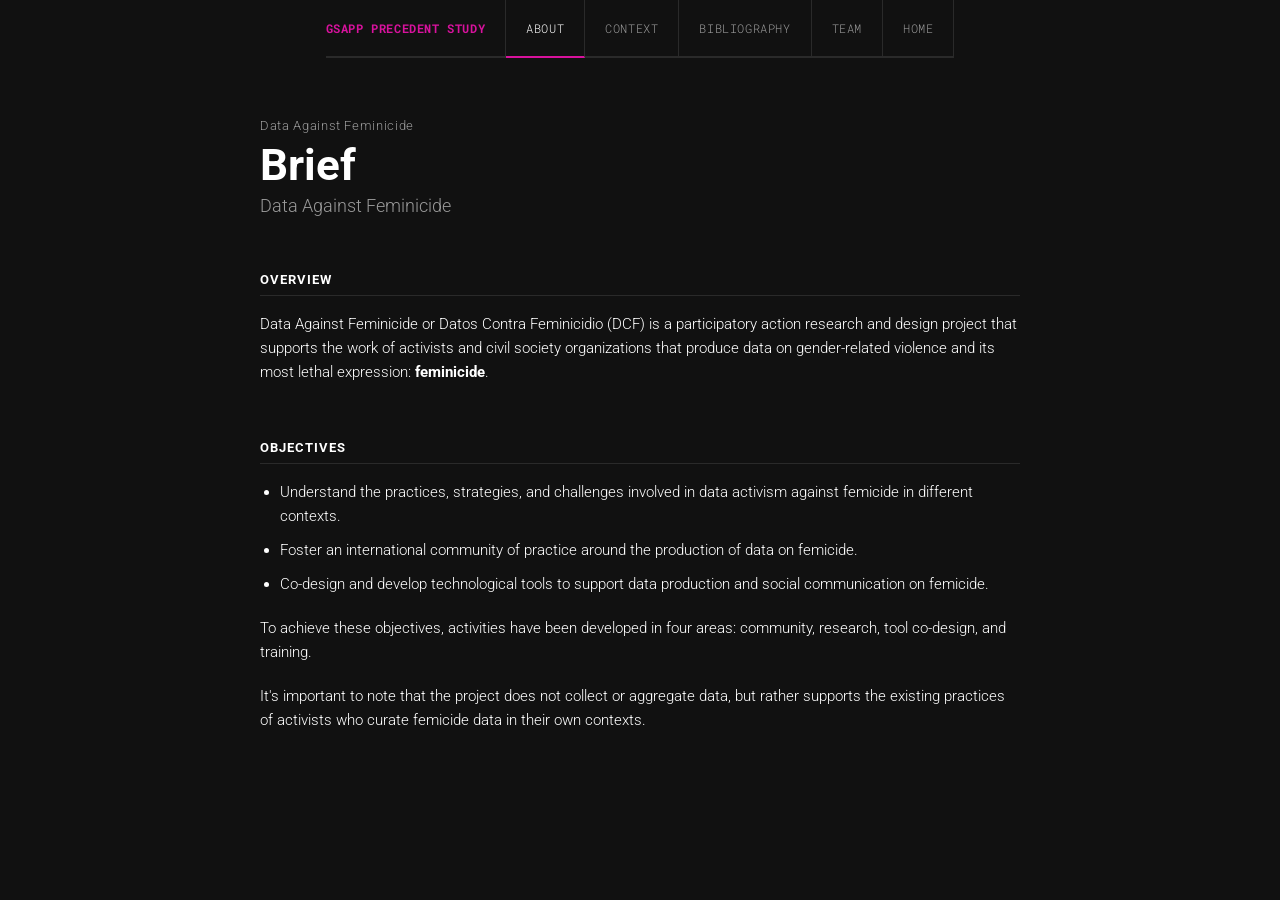
==== index.html @ 61410824 "Adding a landing page, adjusting team and index html" ====
<!DOCTYPE html>
<html lang="en">
<head>                               <!-- Page metadata (not visible on the page) -->
    <meta charset="UTF-8">             <!-- Sets character encoding for special characters -->
    <meta name="viewport" content="width=device-width, initial-scale=1.0">  <!-- Makes layout responsive on mobile -->
    <title>Data Against Feminicide — About</title>  <!-- Title shown in the browser tab -->
    <link href="https://fonts.googleapis.com/css2?family=Roboto:wght@300;400;700&family=Roboto+Mono:wght@400;700&display=swap" rel="stylesheet">  <!-- Load Google Fonts (Roboto + Roboto Mono) -->
    <link rel="stylesheet" href="style.css">  <!-- Link to our CSS file for styling -->
</head>
<body>
    <!-- Header -->
    <header>
        <div class="left">GSAPP Precedent Study</div>  <!-- Left side of header with institution name -->
        <nav class="right">                      <!-- Right side navigation between the site's 4 pages -->
            <a href="index.html" class="active" aria-current="page">About</a>  <!-- class="active" highlights this tab; aria-current tells screen readers it's the current page -->
            <a href="context.html">Context</a>
            <a href="bibliography.html">Bibliography</a>
            <a href="team.html">Team</a>
            <a href="home.html">Home</a>
        </nav>
    </header>

    <main>
        <!-- Page intro -->
        <div class="project-meta">Data Against Feminicide</div>          <!-- Project year -->
        <div class="project-title">Brief</div>        <!-- Main page heading -->
        <div class="project-subtitle">Data Against Feminicide</div>  <!-- Page subheading -->

        <!-- Overview -->
        <div class="section-title">Overview</div>
        <p class="body-text">Data Against Feminicide or Datos Contra Feminicidio (DCF) is a participatory action research and design project that supports the work of activists and civil society organizations that produce data on gender-related violence and its most lethal expression: <b>feminicide</b>.</p>

        <!-- Objectives -->
        <div class="section-title">Objectives</div>
        <ul class="objectives-list">  <!-- The project's three key objectives -->
            <li>Understand the practices, strategies, and challenges involved in data activism against femicide in different contexts.</li>
            <li>Foster an international community of practice around the production of data on femicide.</li>
            <li>Co-design and develop technological tools to support data production and social communication on femicide.</li>
        </ul>
        <p class="body-text">To achieve these objectives, activities have been developed in four areas: community, research, tool co-design, and training.</p>
        <p class="body-text">It's important to note that the project does not collect or aggregate data, but rather supports the existing practices of activists who curate femicide data in their own contexts.</p>
    </main>

    <script src="script.js"></script>  <!-- Link to our JS file (currently just a hook for future use) -->
</body>
</html>
---- style.css ----
@import url('https://fonts.googleapis.com/css2?family=Roboto:wght@300;400;700&family=Roboto+Mono:wght@400;700&display=swap');  /* Import Google Fonts */

* {                                  /* Target every element on the page */
  box-sizing: border-box;             /* Include padding/border in an element's width instead of adding to it */
}

body {                              /* Target the entire page body */
  font-family: 'Roboto', sans-serif;  /* Set the font to Roboto, with sans-serif as backup */
  font-weight: 300;                   /* Set default text thickness to light */
  background-color: #111;             /* Set background color to near-black */
  color: rgb(255, 255, 255);           /* Set text color to pink */
  margin: 0;                          /* Remove default spacing around the body */
  padding: 0;                         /* Remove default internal spacing */
}

/* Header */

header {                             /* Target the top header bar (ribbon nav) */
  display: flex;                      /* Lay out header items in a row */
  align-items: center;                /* Vertically center the label and tabs */
  justify-content: center;            /* Horizontally center the label+tabs group; the bar itself still spans the full page width */
  padding: 0 20px;                    /* Add left/right spacing inside the header */
  font-family: 'Roboto Mono', monospace;  /* Give the ribbon a monospace, code-like feel */
  font-size: 12px;                    /* Set font size to 12 pixels */
  letter-spacing: 0.05em;             /* Add slight space between letters */
  text-transform: uppercase;          /* Convert header text to all capital letters */
}

header .left {                       /* Target the left project label */
  padding: 20px 20px 20px 0;          /* Add spacing around the label */
  border-bottom: 2px solid #2a2a2a;   /* Draw the grey line under the label */
  color: rgb(216, 18, 157);           /* Set label color to pink */
  font-weight: 700;                   /* Make the label bold */
}

header .right {                      /* Target the nav holding the page tabs */
  display: flex;                      /* Lay the tabs out in a row */
  flex-wrap: wrap;                    /* Allow tabs to wrap onto a new line on narrow screens */
  border-left: 1px solid #2a2a2a;     /* Draw a divider line before the first tab */
}

header .right a {                    /* Target each nav tab */
  padding: 20px;                      /* Add spacing inside each tab */
  border-right: 1px solid #2a2a2a;    /* Draw a divider line after each tab */
  border-bottom: 2px solid #2a2a2a;   /* Draw the grey line under each tab (lines up with the label's line) */
  color: #999;                        /* Set inactive tab color to muted grey */
  text-decoration: none;              /* Remove the default underline */
}

header .right a:hover,               /* Target a tab when hovered or keyboard-focused */
header .right a:focus-visible {
  color: #fff;                        /* Brighten the tab on hover/focus */
}

header .right a.active {             /* Target the tab for the page currently being viewed */
  color: #fff;                        /* Turn the active tab white */
  border-bottom-color: rgb(216, 18, 157);  /* Change its underline to pink */
}

main {                               /* Target the main content area */
  max-width: 800px;                   /* Limit the maximum width to 800 pixels */
  margin: 60px auto;                  /* Add 60px top/bottom margin, center horizontally */
  padding: 0 20px;                    /* Add 20px left/right padding, no top/bottom */
}

.project-meta {                      /* Target the year label, e.g. "2026" */
  font-size: 13px;                    /* Set font size to 13 pixels */
  color: #999;                        /* Set text color to muted grey */
  letter-spacing: 0.05em;             /* Add slight space between letters */
}

.project-title {                     /* Target the main page heading, e.g. "About" */
  font-size: 44px;                    /* Set font size to 44 pixels */
  font-weight: 700;                   /* Make the text bold */
  line-height: 1.1;                   /* Keep lines close together */
  margin-top: 8px;                    /* Add small space above */
}

.project-subtitle {                  /* Target the page subheading, e.g. "Bibliography" */
  font-size: 18px;                    /* Set font size to 18 pixels */
  font-weight: 300;                   /* Make the text light */
  color: #999;                        /* Set text color to muted grey */
  margin-top: 6px;                    /* Add small space above */
}

.section-title {                      /* Target elements with class="section-title" */
  font-weight: 700;                   /* Make the text bold */
  text-transform: uppercase;          /* Convert text to all capital letters */
  margin-top: 56px;                   /* Add 56 pixels of space above this element */
  margin-bottom: 16px;                /* Add 16 pixels of space below this element */
  padding-bottom: 8px;                /* Add 8 pixels of space inside, below the text */
  font-size: 13px;                    /* Set font size to 13 pixels */
  letter-spacing: 0.08em;             /* Add space between letters */
  border-bottom: 1px solid #2a2a2a;   /* Add a thin line below the section label */
}

/* Collaborators list */

.people-list {                       /* Target the list of collaborators */
  list-style: none;                   /* Remove the default bullet points */
  margin: 0;                          /* Remove default spacing */
  padding: 0;                         /* Remove default spacing */
}

.people-list li {                    /* Target each person row in the list */
  display: flex;                      /* Put name and badge on the same row */
  align-items: baseline;              /* Align text of name and badge */
  justify-content: space-between;     /* Push name left, badge right */
  padding: 12px 0;                    /* Add 12px spacing above/below each row */
  border-bottom: 1px solid #2a2a2a;   /* Add a thin divider line under each row */
  font-size: 15px;                    /* Set font size to 15 pixels */
  font-weight: 300;                   /* Make the text light */
}

.people-list li:first-child {        /* Target only the first person in the list */
  padding-top: 0;                     /* Remove extra space above the first row */
}

.person-country {                    /* Target the country code badge, e.g. "US" */
  font-size: 11px;                    /* Set font size to 11 pixels */
  font-weight: 700;                   /* Make the text bold */
  letter-spacing: 0.08em;             /* Add space between letters */
  color: #111;                        /* Set text color to near-black */
  background-color: rgb(216, 18, 157);  /* Set background color to pink */
  padding: 3px 8px;                   /* Add small spacing inside the badge */
}

/* Bibliography grid */

.bib-columns {                       /* Target the wrapper holding both bibliography lists */
  display: grid;                      /* Arrange children into a grid */
  grid-template-columns: 1fr 1fr;     /* Create 2 equal-width columns */
  gap: 48px;                          /* Add space between the two columns */
}

.bib-column-title {                  /* Target each column's heading, e.g. "By Collaborators" */
  font-size: 15px;                    /* Set font size to 15 pixels */
  font-weight: 700;                   /* Make the text bold */
  margin: 0 0 4px 0;                  /* Add small space below only */
}

.bib-column-note {                   /* Target the short description under each column heading */
  font-size: 12px;                    /* Set font size to 12 pixels */
  color: #999;                        /* Set text color to muted grey */
  margin: 0 0 20px 0;                 /* Add space below only */
  font-weight: 300;                   /* Make the text light */
}

.csl-bib-body {                      /* Target the block of citations inside each column */
  font-size: 13px;                    /* Set font size to 13 pixels */
  font-weight: 300;                   /* Make the text light */
  color: rgb(216, 18, 157);           /* Set text color to pink */
  word-break: break-word;             /* Prevent long URLs from overflowing */
}

.csl-bib-body a {                    /* Target links inside citations */
  color: rgb(216, 18, 157);           /* Set link color to match body text */
  text-decoration: underline;         /* Keep the underline so links are easy to spot */
}

.csl-bib-body a:hover,               /* Target links when hovered or keyboard-focused */
.csl-bib-body a:focus-visible {
  color: #fff;                        /* Turn white on hover/focus for extra visibility */
}

.csl-bib-body--placeholder {         /* Target the placeholder bibliography column */
  color: #555;                        /* Set text color to dim grey */
  font-style: italic;                 /* Italicize the text */
}

.csl-entry--placeholder {            /* Target each placeholder citation entry */
  border-left: 2px solid #2a2a2a;     /* Add a marker line on the left */
  padding-left: 10px;                 /* Add spacing between the line and text */
  margin-left: -12px;                 /* Pull the line back to align with other entries */
  text-indent: 0 !important;          /* Cancel the hanging indent used on real citations */
}

/* About / Context body copy */

.body-text {                         /* Target paragraphs of prose on About/Context pages */
  font-size: 15px;                    /* Set font size to 15 pixels */
  font-weight: 300;                   /* Make the text light */
  line-height: 1.6;                   /* Add breathing room between lines */
  margin: 0 0 20px 0;                 /* Add space below only */
}

.objectives-list {                   /* Target the list of project objectives */
  margin: 0 0 20px 0;                 /* Add space below only */
  padding-left: 20px;                 /* Keep default bullet indent */
  font-size: 15px;                    /* Set font size to 15 pixels */
  font-weight: 300;                   /* Make the text light */
  line-height: 1.6;                   /* Add breathing room between lines */
}

.objectives-list li {                /* Target each objective item */
  margin-bottom: 10px;                /* Add space below each item */
}

.placeholder-note {                  /* Target copy that still needs to be written */
  font-style: italic;                 /* Italicize the text */
  color: #555;                        /* Set text color to dim grey */
}

/* Mobile */

@media (max-width: 640px) {          /* Apply these styles only on screens 640px wide or smaller */
  header {                            /* Target the header on small screens */
    flex-direction: column;           /* Stack the label above the tabs */
    align-items: stretch;             /* Let the tab row use the full width */
    padding: 0 16px;                  /* Reduce side padding */
  }

  header .left {                      /* Target the project label on small screens */
    padding: 16px 0 12px 0;           /* Reduce vertical spacing */
  }

  header .right {                     /* Target the tab row on small screens */
    border-left: none;                /* Drop the leading divider once stacked */
  }

  header .right a {                   /* Target each tab on small screens */
    padding: 12px 14px;                /* Reduce tab padding */
  }

  .project-title {                    /* Target the page heading on small screens */
    font-size: 32px;                  /* Reduce font size to 32 pixels */
  }

  .bib-columns {                      /* Target the bibliography grid on small screens */
    grid-template-columns: 1fr;       /* Switch to a single column */
    gap: 40px;                        /* Add space between the stacked columns */
  }
}
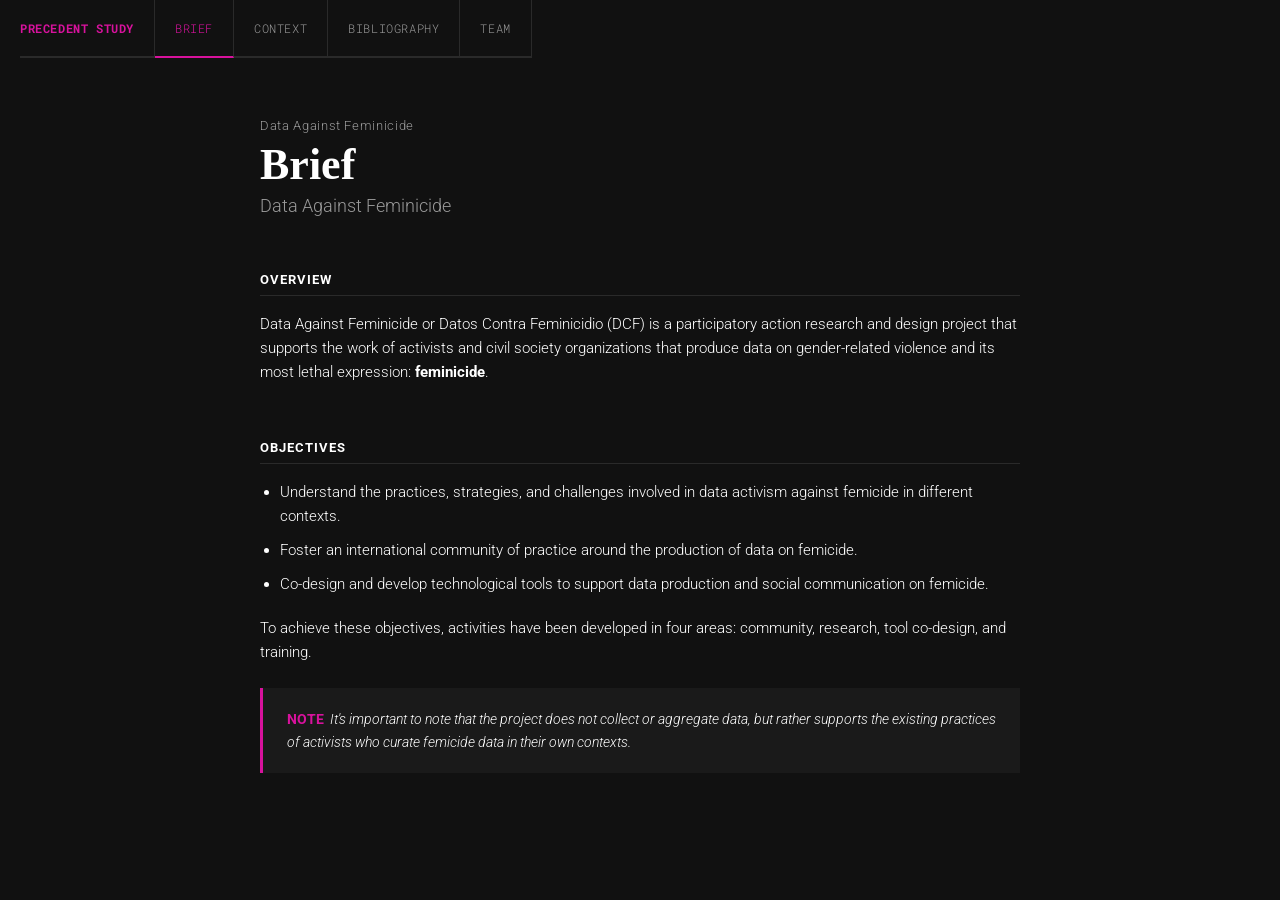
==== commit eb41fafa: "Complete Overhaul of formatting Removed home page" ====
--- a/index.html
+++ b/index.html
@@ -3,20 +3,19 @@
 <head>                               <!-- Page metadata (not visible on the page) -->
     <meta charset="UTF-8">             <!-- Sets character encoding for special characters -->
     <meta name="viewport" content="width=device-width, initial-scale=1.0">  <!-- Makes layout responsive on mobile -->
-    <title>Data Against Feminicide — About</title>  <!-- Title shown in the browser tab -->
+    <title>Data Against Feminicide — Brief</title>  <!-- Title shown in the browser tab -->
     <link href="https://fonts.googleapis.com/css2?family=Roboto:wght@300;400;700&family=Roboto+Mono:wght@400;700&display=swap" rel="stylesheet">  <!-- Load Google Fonts (Roboto + Roboto Mono) -->
     <link rel="stylesheet" href="style.css">  <!-- Link to our CSS file for styling -->
 </head>
 <body>
     <!-- Header -->
     <header>
-        <div class="left">GSAPP Precedent Study</div>  <!-- Left side of header with institution name -->
+        <div class="left">Precedent Study</div>  <!-- Left side of header with institution name -->
         <nav class="right">                      <!-- Right side navigation between the site's 4 pages -->
-            <a href="index.html" class="active" aria-current="page">About</a>  <!-- class="active" highlights this tab; aria-current tells screen readers it's the current page -->
+            <a href="index.html" class="active" aria-current="page">Brief</a>  <!-- class="active" highlights this tab; aria-current tells screen readers it's the current page -->
             <a href="context.html">Context</a>
             <a href="bibliography.html">Bibliography</a>
             <a href="team.html">Team</a>
-            <a href="home.html">Home</a>
         </nav>
     </header>
 
@@ -38,7 +37,7 @@
             <li>Co-design and develop technological tools to support data production and social communication on femicide.</li>
         </ul>
         <p class="body-text">To achieve these objectives, activities have been developed in four areas: community, research, tool co-design, and training.</p>
-        <p class="body-text">It's important to note that the project does not collect or aggregate data, but rather supports the existing practices of activists who curate femicide data in their own contexts.</p>
+        <div class="callout"><span class="callout-label">Note</span>It's important to note that the project does not collect or aggregate data, but rather supports the existing practices of activists who curate femicide data in their own contexts.</div>
     </main>
 
     <script src="script.js"></script>  <!-- Link to our JS file (currently just a hook for future use) -->
--- a/style.css
+++ b/style.css
@@ -18,7 +18,6 @@
 header {                             /* Target the top header bar (ribbon nav) */
   display: flex;                      /* Lay out header items in a row */
   align-items: center;                /* Vertically center the label and tabs */
-  justify-content: center;            /* Horizontally center the label+tabs group; the bar itself still spans the full page width */
   padding: 0 20px;                    /* Add left/right spacing inside the header */
   font-family: 'Roboto Mono', monospace;  /* Give the ribbon a monospace, code-like feel */
   font-size: 12px;                    /* Set font size to 12 pixels */
@@ -53,7 +52,7 @@
 }
 
 header .right a.active {             /* Target the tab for the page currently being viewed */
-  color: #fff;                        /* Turn the active tab white */
+  color: rgb(216, 18, 157);           /* Turn the active tab pink to match the site's accent color */
   border-bottom-color: rgb(216, 18, 157);  /* Change its underline to pink */
 }
 
@@ -70,6 +69,7 @@
 }
 
 .project-title {                     /* Target the main page heading, e.g. "About" */
+  font-family: Georgia, 'Times New Roman', Times, serif;  /* Use a serif font just for the headline */
   font-size: 44px;                    /* Set font size to 44 pixels */
   font-weight: 700;                   /* Make the text bold */
   line-height: 1.1;                   /* Keep lines close together */
@@ -201,6 +201,26 @@
   color: #555;                        /* Set text color to dim grey */
 }
 
+/* Callout box */
+
+.callout {                           /* Target a highlighted callout box, e.g. a "Note" */
+  border-left: 3px solid rgb(216, 18, 157);  /* Add a pink accent line on the left */
+  background-color: #1a1a1a;          /* Set a slightly lighter background than the page */
+  padding: 20px 24px;                 /* Add spacing inside the box */
+  margin: 24px 0;                     /* Add spacing above/below the box */
+  font-style: italic;                 /* Italicize the text */
+  font-size: 14px;                    /* Set font size to 14 pixels */
+  line-height: 1.6;                   /* Add breathing room between lines */
+}
+
+.callout-label {                     /* Target the bold label at the start of a callout, e.g. "NOTE" */
+  font-style: normal;                 /* Cancel the italic set on .callout */
+  font-weight: 700;                   /* Make the label bold */
+  color: rgb(216, 18, 157);           /* Set label color to pink */
+  text-transform: uppercase;          /* Convert the label to all capital letters */
+  margin-right: 6px;                  /* Add a little space after the label */
+}
+
 /* Mobile */
 
 @media (max-width: 640px) {          /* Apply these styles only on screens 640px wide or smaller */
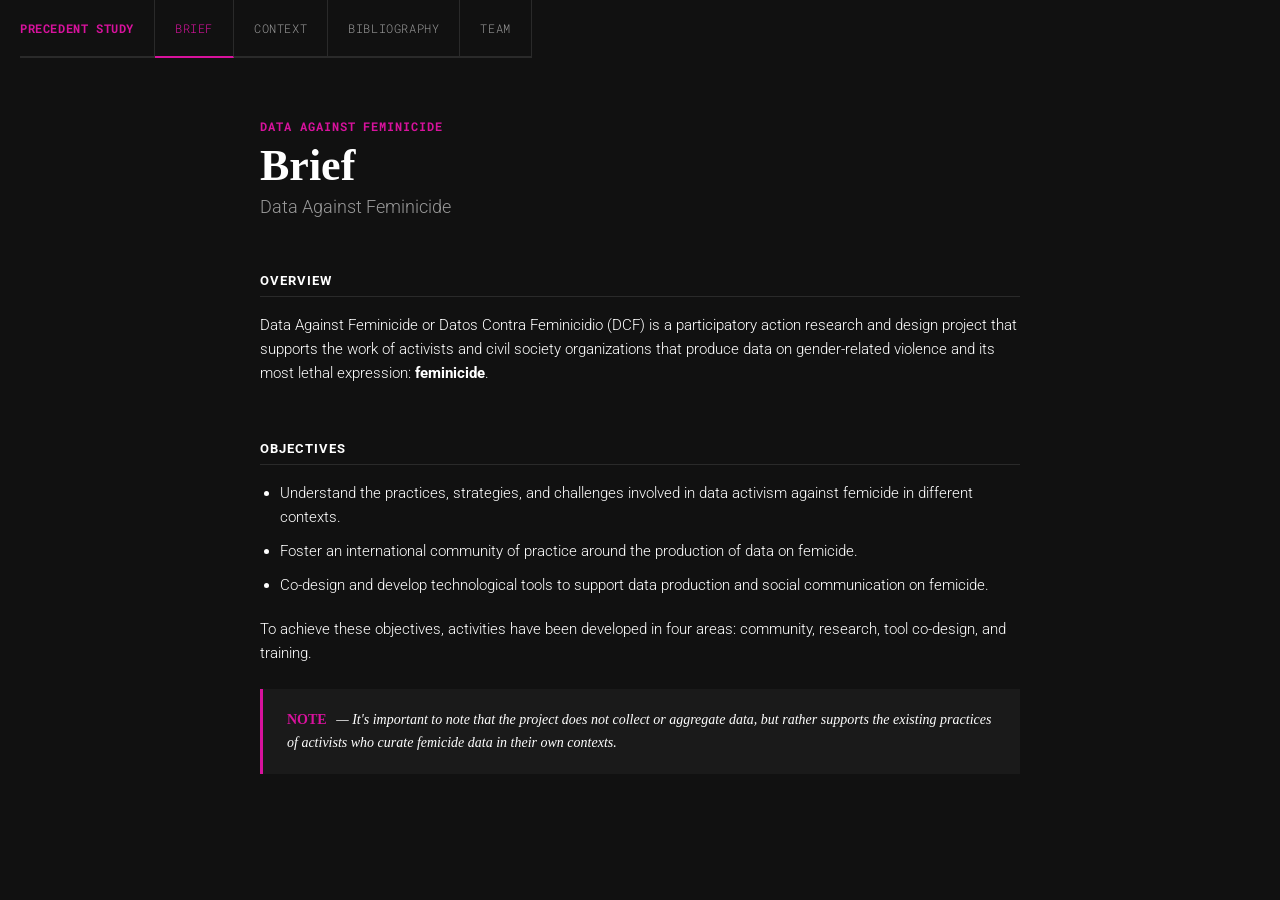
==== commit 8d3408b1: "updating html and css" ====
--- a/index.html
+++ b/index.html
@@ -37,7 +37,7 @@
             <li>Co-design and develop technological tools to support data production and social communication on femicide.</li>
         </ul>
         <p class="body-text">To achieve these objectives, activities have been developed in four areas: community, research, tool co-design, and training.</p>
-        <div class="callout"><span class="callout-label">Note</span>It's important to note that the project does not collect or aggregate data, but rather supports the existing practices of activists who curate femicide data in their own contexts.</div>
+        <div class="callout"><span class="callout-label">Note</span> — It's important to note that the project does not collect or aggregate data, but rather supports the existing practices of activists who curate femicide data in their own contexts.</div>
     </main>
 
     <script src="script.js"></script>  <!-- Link to our JS file (currently just a hook for future use) -->
--- a/style.css
+++ b/style.css
@@ -8,7 +8,7 @@
   font-family: 'Roboto', sans-serif;  /* Set the font to Roboto, with sans-serif as backup */
   font-weight: 300;                   /* Set default text thickness to light */
   background-color: #111;             /* Set background color to near-black */
-  color: rgb(255, 255, 255);           /* Set text color to pink */
+  color: rgb(255, 255, 255);           /* Set text color to white */
   margin: 0;                          /* Remove default spacing around the body */
   padding: 0;                         /* Remove default internal spacing */
 }
@@ -62,10 +62,13 @@
   padding: 0 20px;                    /* Add 20px left/right padding, no top/bottom */
 }
 
-.project-meta {                      /* Target the year label, e.g. "2026" */
-  font-size: 13px;                    /* Set font size to 13 pixels */
-  color: #999;                        /* Set text color to muted grey */
-  letter-spacing: 0.05em;             /* Add slight space between letters */
+.project-meta {                      /* Target the small eyebrow label above the headline, e.g. "2026" */
+  font-family: 'Roboto Mono', monospace;  /* Match the ribbon's monospace look */
+  font-size: 12px;                    /* Set font size to 12 pixels */
+  font-weight: 700;                   /* Make the label bold */
+  color: rgb(216, 18, 157);           /* Set label color to pink, like the reference's eyebrow text */
+  letter-spacing: 0.08em;             /* Add space between letters */
+  text-transform: uppercase;          /* Convert the label to all capital letters */
 }
 
 .project-title {                     /* Target the main page heading, e.g. "About" */
@@ -147,20 +150,39 @@
 }
 
 .csl-bib-body {                      /* Target the block of citations inside each column */
-  font-size: 13px;                    /* Set font size to 13 pixels */
-  font-weight: 300;                   /* Make the text light */
-  color: rgb(216, 18, 157);           /* Set text color to pink */
+  font-family: Georgia, 'Times New Roman', Times, serif;  /* Use a serif font to match the reference's academic citation look */
+  font-size: 14px;                    /* Set font size to 14 pixels */
+  font-weight: 300;                   /* Make the text light */
+  color: #ddd;                        /* Set text color to soft white */
   word-break: break-word;             /* Prevent long URLs from overflowing */
-}
-
-.csl-bib-body a {                    /* Target links inside citations */
-  color: rgb(216, 18, 157);           /* Set link color to match body text */
-  text-decoration: underline;         /* Keep the underline so links are easy to spot */
+  counter-reset: citation;            /* Start a fresh "[1] [2] [3]..." counter for this column */
+}
+
+.csl-entry {                         /* Target each individual citation entry */
+  counter-increment: citation;        /* Advance the counter by 1 for every entry */
+}
+
+.csl-entry::before {                 /* Insert a numbered marker before each citation */
+  content: "[" counter(citation) "] ";  /* Build the "[1] " label from the counter above */
+  color: rgb(216, 18, 157);           /* Set the marker color to pink */
+  font-family: 'Roboto Mono', monospace;  /* Give the marker a monospace look, matching the ribbon */
+  font-weight: 700;                   /* Make the marker bold */
+}
+
+.csl-bib-body a {                    /* Target links inside citations (the DOI/URL line) */
+  display: block;                     /* Push the link onto its own line below the citation text */
+  text-indent: 0;                     /* Cancel the hanging indent for this line */
+  margin-top: 4px;                    /* Add a little space above the link */
+  font-family: 'Roboto Mono', monospace;  /* Give the link a small monospace look, like a DOI */
+  font-size: 12px;                    /* Set font size to 12 pixels */
+  color: #888;                        /* Set link color to muted grey, matching the reference's DOI style */
+  text-decoration: none;              /* Remove the underline for a cleaner look */
 }
 
 .csl-bib-body a:hover,               /* Target links when hovered or keyboard-focused */
 .csl-bib-body a:focus-visible {
-  color: #fff;                        /* Turn white on hover/focus for extra visibility */
+  color: #fff;                        /* Brighten the link on hover/focus */
+  text-decoration: underline;         /* Restore the underline as a hover cue */
 }
 
 .csl-bib-body--placeholder {         /* Target the placeholder bibliography column */
@@ -208,6 +230,7 @@
   background-color: #1a1a1a;          /* Set a slightly lighter background than the page */
   padding: 20px 24px;                 /* Add spacing inside the box */
   margin: 24px 0;                     /* Add spacing above/below the box */
+  font-family: Georgia, 'Times New Roman', Times, serif;  /* Use a serif font to match the reference's callout style */
   font-style: italic;                 /* Italicize the text */
   font-size: 14px;                    /* Set font size to 14 pixels */
   line-height: 1.6;                   /* Add breathing room between lines */
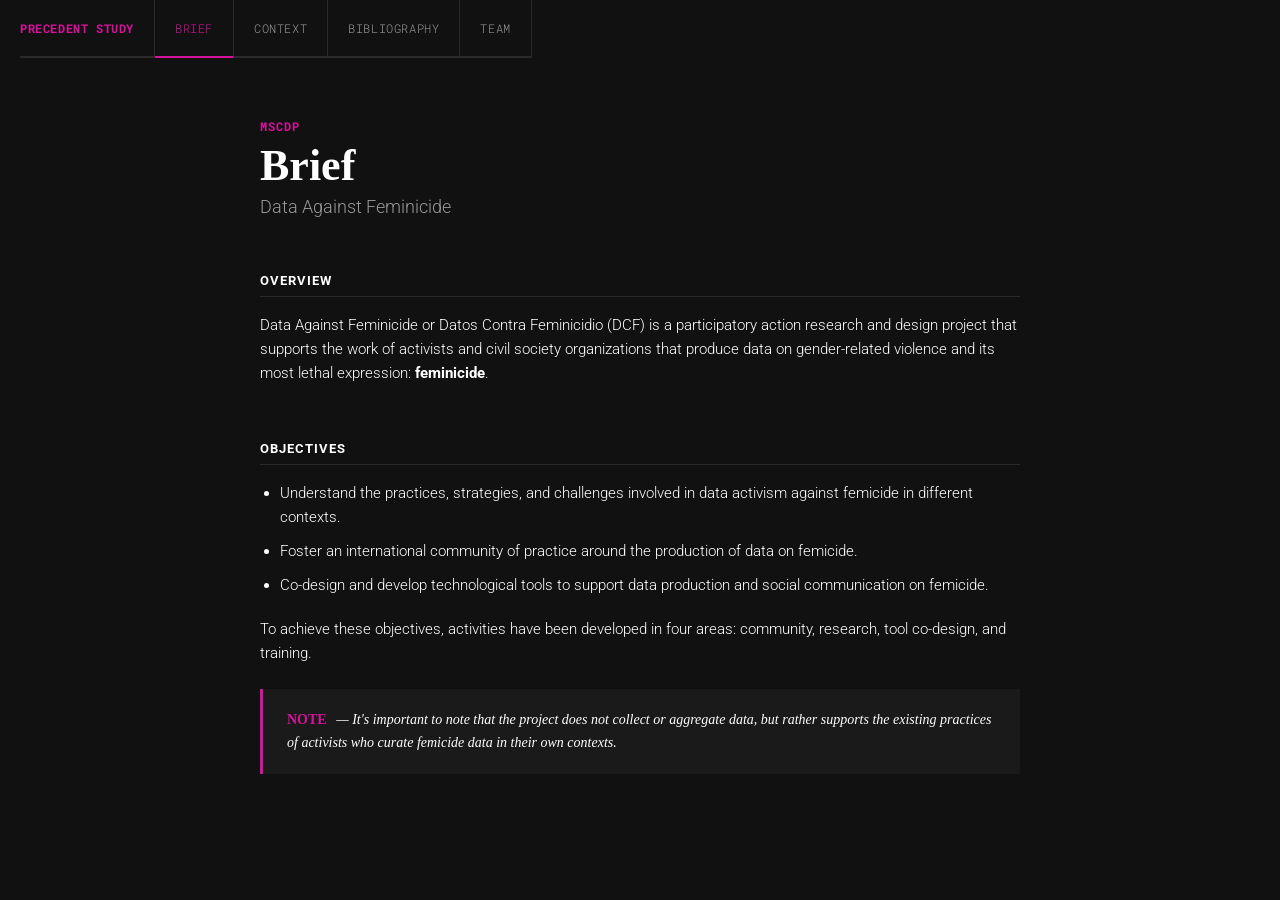
==== commit 845b77ec: "Updating the Headers in everything Also adjusted the CSS" ====
--- a/index.html
+++ b/index.html
@@ -21,7 +21,7 @@
 
     <main>
         <!-- Page intro -->
-        <div class="project-meta">Data Against Feminicide</div>          <!-- Project year -->
+        <div class="project-meta">MSCDP</div>          <!-- Project year -->
         <div class="project-title">Brief</div>        <!-- Main page heading -->
         <div class="project-subtitle">Data Against Feminicide</div>  <!-- Page subheading -->
 
--- a/style.css
+++ b/style.css
@@ -134,6 +134,7 @@
   display: grid;                      /* Arrange children into a grid */
   grid-template-columns: 1fr 1fr;     /* Create 2 equal-width columns */
   gap: 48px;                          /* Add space between the two columns */
+  margin-top: 48px;                   /* Add space above, separating it from the subtitle */
 }
 
 .bib-column-title {                  /* Target each column's heading, e.g. "By Collaborators" */
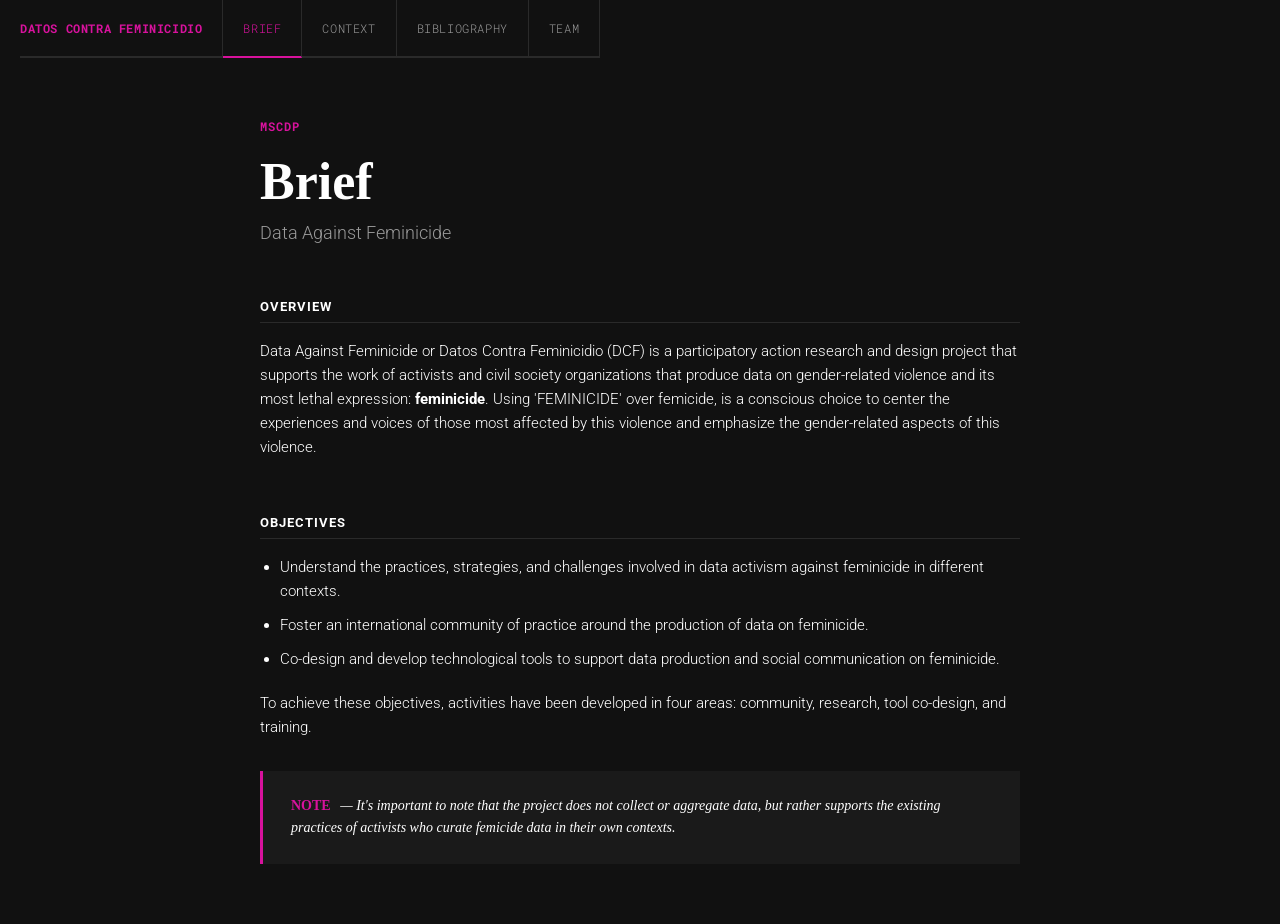
==== commit bdc190d0: "Adjusting HTML adding context to the project, adjusting text and subheadings elsewhere" ====
--- a/index.html
+++ b/index.html
@@ -10,7 +10,7 @@
 <body>
     <!-- Header -->
     <header>
-        <div class="left">Precedent Study</div>  <!-- Left side of header with institution name -->
+        <div class="left">Datos Contra Feminicidio</div>  <!-- Left side of header with institution name -->
         <nav class="right">                      <!-- Right side navigation between the site's 4 pages -->
             <a href="index.html" class="active" aria-current="page">Brief</a>  <!-- class="active" highlights this tab; aria-current tells screen readers it's the current page -->
             <a href="context.html">Context</a>
@@ -27,14 +27,15 @@
 
         <!-- Overview -->
         <div class="section-title">Overview</div>
-        <p class="body-text">Data Against Feminicide or Datos Contra Feminicidio (DCF) is a participatory action research and design project that supports the work of activists and civil society organizations that produce data on gender-related violence and its most lethal expression: <b>feminicide</b>.</p>
+        <p class="body-text">Data Against Feminicide or Datos Contra Feminicidio (DCF) is a participatory action research and design project that supports the work of activists and civil society organizations that produce data on gender-related violence and its most lethal expression: <b>feminicide</b>.
+        Using 'FEMINICIDE' over femicide, is a conscious choice to center the experiences and voices of those most affected by this violence and emphasize the gender-related aspects of this violence.</p>
 
         <!-- Objectives -->
         <div class="section-title">Objectives</div>
         <ul class="objectives-list">  <!-- The project's three key objectives -->
-            <li>Understand the practices, strategies, and challenges involved in data activism against femicide in different contexts.</li>
-            <li>Foster an international community of practice around the production of data on femicide.</li>
-            <li>Co-design and develop technological tools to support data production and social communication on femicide.</li>
+            <li>Understand the practices, strategies, and challenges involved in data activism against feminicide in different contexts.</li>
+            <li>Foster an international community of practice around the production of data on feminicide.</li>
+            <li>Co-design and develop technological tools to support data production and social communication on feminicide.</li>
         </ul>
         <p class="body-text">To achieve these objectives, activities have been developed in four areas: community, research, tool co-design, and training.</p>
         <div class="callout"><span class="callout-label">Note</span> — It's important to note that the project does not collect or aggregate data, but rather supports the existing practices of activists who curate femicide data in their own contexts.</div>
--- a/style.css
+++ b/style.css
@@ -73,17 +73,17 @@
 
 .project-title {                     /* Target the main page heading, e.g. "About" */
   font-family: Georgia, 'Times New Roman', Times, serif;  /* Use a serif font just for the headline */
-  font-size: 44px;                    /* Set font size to 44 pixels */
+  font-size: 52px;                    /* Set font size to 52 pixels, matching the reference's larger headline scale */
   font-weight: 700;                   /* Make the text bold */
-  line-height: 1.1;                   /* Keep lines close together */
-  margin-top: 8px;                    /* Add small space above */
+  line-height: 1.15;                  /* Keep lines close together, with a touch more room for the bigger size */
+  margin-top: 18px;                   /* Add more space above, separating it from the eyebrow label */
 }
 
 .project-subtitle {                  /* Target the page subheading, e.g. "Bibliography" */
   font-size: 18px;                    /* Set font size to 18 pixels */
   font-weight: 300;                   /* Make the text light */
   color: #999;                        /* Set text color to muted grey */
-  margin-top: 6px;                    /* Add small space above */
+  margin-top: 10px;                   /* Add a bit more space above */
 }
 
 .section-title {                      /* Target elements with class="section-title" */
@@ -229,8 +229,8 @@
 .callout {                           /* Target a highlighted callout box, e.g. a "Note" */
   border-left: 3px solid rgb(216, 18, 157);  /* Add a pink accent line on the left */
   background-color: #1a1a1a;          /* Set a slightly lighter background than the page */
-  padding: 20px 24px;                 /* Add spacing inside the box */
-  margin: 24px 0;                     /* Add spacing above/below the box */
+  padding: 24px 28px;                 /* Add spacing inside the box, matching the reference's roomier padding */
+  margin: 32px 0;                     /* Add spacing above/below the box */
   font-family: Georgia, 'Times New Roman', Times, serif;  /* Use a serif font to match the reference's callout style */
   font-style: italic;                 /* Italicize the text */
   font-size: 14px;                    /* Set font size to 14 pixels */
@@ -245,6 +245,56 @@
   margin-right: 6px;                  /* Add a little space after the label */
 }
 
+/* Timeline */
+
+.timeline-row {                      /* Target a single timeline row: year, dot, and text */
+  display: grid;                      /* Lay the three parts out side by side */
+  grid-template-columns: 64px 24px 1fr;  /* Fixed width for the year, fixed width for the dot column, the rest for text */
+}
+
+.timeline-year {                     /* Target the year label on the left */
+  text-align: right;                  /* Right-align the year against the dot column */
+  padding-right: 12px;                /* Add space between the year and the dot */
+  padding-top: 2px;                   /* Nudge down to align with the dot */
+  font-family: 'Roboto Mono', monospace;  /* Match the site's monospace labels */
+  font-size: 13px;                    /* Set font size to 13 pixels */
+  font-weight: 700;                   /* Make the year bold */
+}
+
+.timeline-marker {                   /* Target the column holding the dot and connecting line */
+  position: relative;                 /* Let the line be positioned relative to this column */
+  display: flex;                      /* Center the dot horizontally */
+  justify-content: center;            /* Center the dot horizontally within the column */
+}
+
+.timeline-dot {                      /* Target the small circle marking each entry */
+  width: 8px;                         /* Set the dot's width */
+  height: 8px;                        /* Set the dot's height */
+  margin-top: 6px;                    /* Nudge the dot down to align with the year/text */
+  border-radius: 50%;                 /* Turn the square into a circle */
+  background-color: rgb(216, 18, 157);  /* Set the dot color to pink, matching the site's accent color */
+  z-index: 1;                         /* Keep the dot above the connecting line */
+}
+
+.timeline-line {                     /* Target the vertical line connecting one dot to the next */
+  position: absolute;                 /* Position the line independently of normal flow */
+  top: 14px;                          /* Start the line just below the dot */
+  bottom: -16px;                      /* Extend the line down into the next row's gap */
+  width: 1px;                         /* Keep the line thin */
+  background-color: #2a2a2a;          /* Match the grey divider color used elsewhere on the site */
+}
+
+.timeline-text {                     /* Target the description text for each entry */
+  margin: 0 0 24px 0;                  /* Add space below, separating this row from the next */
+  font-size: 15px;                    /* Set font size to 15 pixels */
+  font-weight: 300;                   /* Make the text light */
+  line-height: 1.6;                   /* Add breathing room between lines */
+}
+
+.timeline-row:last-child .timeline-text {  /* Target the description in the final row */
+  margin-bottom: 0;                    /* Remove the extra space after the last entry */
+}
+
 /* Mobile */
 
 @media (max-width: 640px) {          /* Apply these styles only on screens 640px wide or smaller */
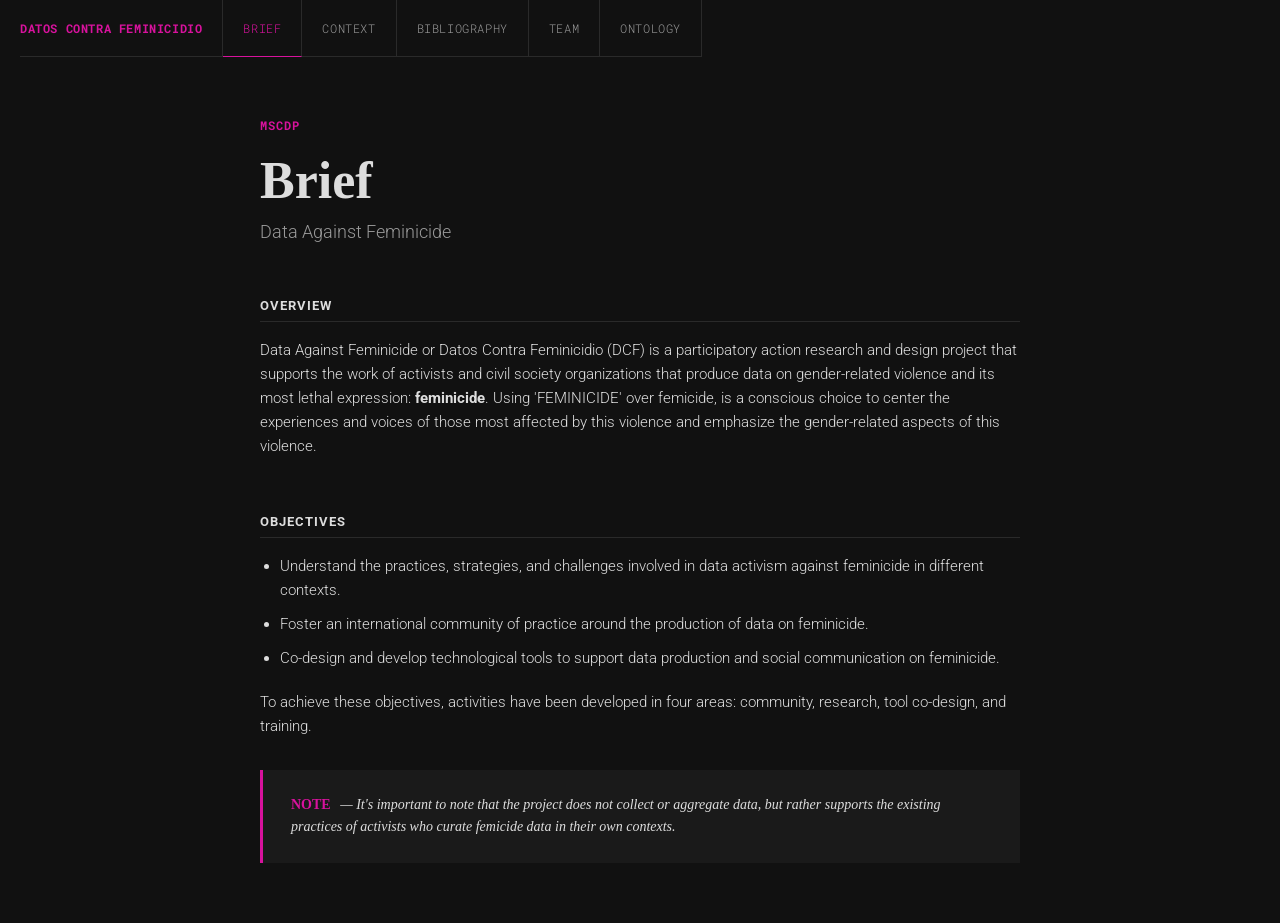
==== commit 8c418f82: "Added Ontology and updated code to suit" ====
--- a/index.html
+++ b/index.html
@@ -16,6 +16,7 @@
             <a href="context.html">Context</a>
             <a href="bibliography.html">Bibliography</a>
             <a href="team.html">Team</a>
+            <a href="ontology.html">Ontology</a>
         </nav>
     </header>
 
--- a/style.css
+++ b/style.css
@@ -8,7 +8,7 @@
   font-family: 'Roboto', sans-serif;  /* Set the font to Roboto, with sans-serif as backup */
   font-weight: 300;                   /* Set default text thickness to light */
   background-color: #111;             /* Set background color to near-black */
-  color: rgb(255, 255, 255);           /* Set text color to white */
+  color: #ddd;                         /* Set default text color to soft white */
   margin: 0;                          /* Remove default spacing around the body */
   padding: 0;                         /* Remove default internal spacing */
 }
@@ -27,7 +27,7 @@
 
 header .left {                       /* Target the left project label */
   padding: 20px 20px 20px 0;          /* Add spacing around the label */
-  border-bottom: 2px solid #2a2a2a;   /* Draw the grey line under the label */
+  border-bottom: 1px solid #2a2a2a;   /* Draw the grey line under the label */
   color: rgb(216, 18, 157);           /* Set label color to pink */
   font-weight: 700;                   /* Make the label bold */
 }
@@ -41,7 +41,7 @@
 header .right a {                    /* Target each nav tab */
   padding: 20px;                      /* Add spacing inside each tab */
   border-right: 1px solid #2a2a2a;    /* Draw a divider line after each tab */
-  border-bottom: 2px solid #2a2a2a;   /* Draw the grey line under each tab (lines up with the label's line) */
+  border-bottom: 1px solid #2a2a2a;   /* Draw the grey line under each tab (lines up with the label's line) */
   color: #999;                        /* Set inactive tab color to muted grey */
   text-decoration: none;              /* Remove the default underline */
 }
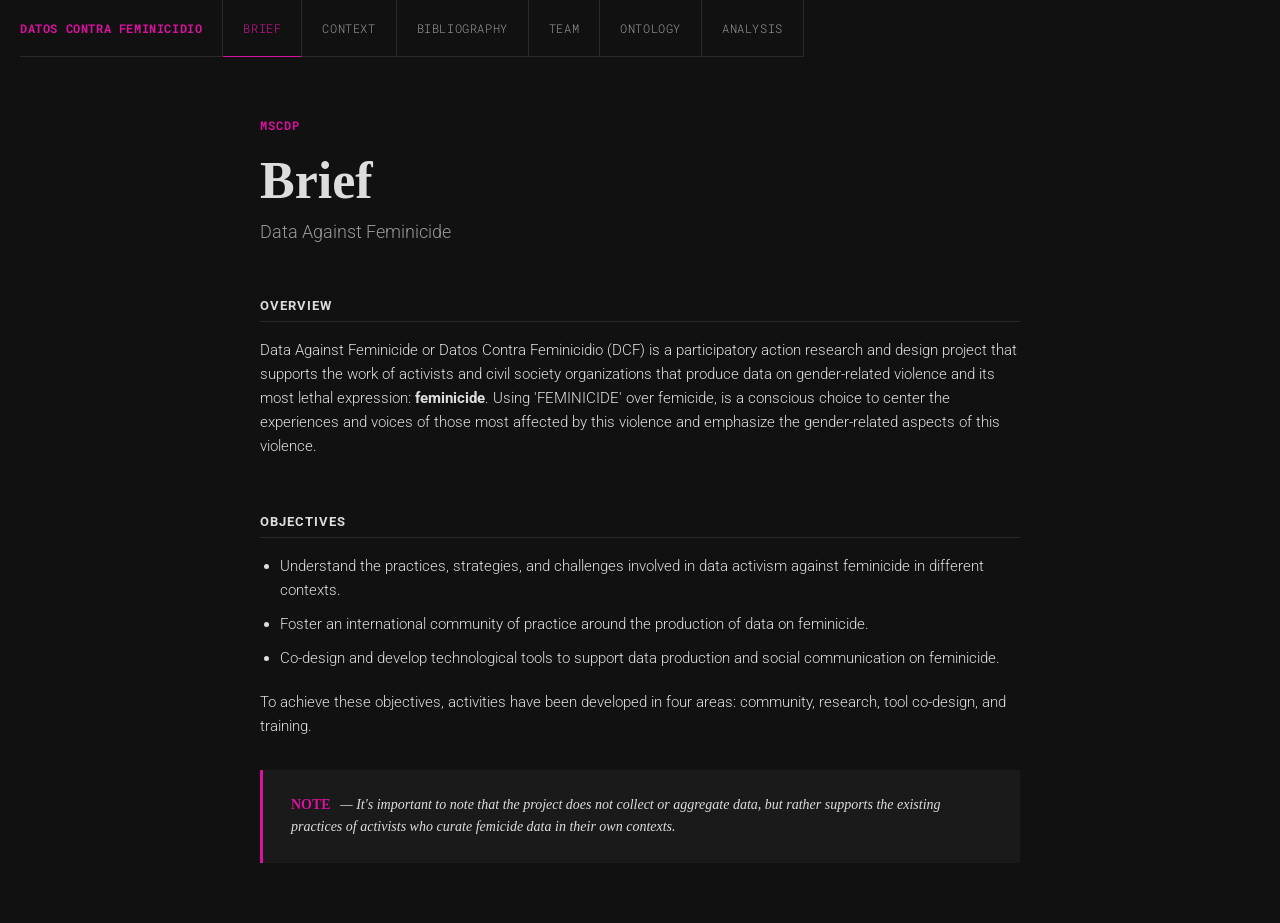
==== commit 458a88ff: "Adding visual analysis pages" ====
--- a/index.html
+++ b/index.html
@@ -17,6 +17,7 @@
             <a href="bibliography.html">Bibliography</a>
             <a href="team.html">Team</a>
             <a href="ontology.html">Ontology</a>
+            <a href="visual-analysis.html">Analysis</a>
         </nav>
     </header>
 
--- a/style.css
+++ b/style.css
@@ -295,6 +295,83 @@
   margin-bottom: 0;                    /* Remove the extra space after the last entry */
 }
 
+/* Visual analysis: reference figures */
+
+.palette-figures {                   /* Target the wrapper holding the reference images */
+  display: grid;                      /* Arrange the figures side by side */
+  grid-template-columns: 1fr 1fr;     /* Create 2 equal-width columns */
+  gap: 24px;                          /* Add space between the figures */
+  margin: 24px 0;                     /* Add space above/below the wrapper */
+}
+
+.palette-figure {                    /* Target each individual figure */
+  margin: 0;                          /* Remove the default figure margin */
+}
+
+.palette-figure img {                /* Target the reference image itself */
+  display: block;                     /* Remove the small gap browsers add under inline images */
+  width: 100%;                        /* Fill the figure's width */
+  border: 1px solid #2a2a2a;          /* Add a thin border, matching the site's divider color */
+  border-radius: 8px;                 /* Round the corners slightly */
+}
+
+.palette-figure figcaption {         /* Target the caption under the image */
+  margin-top: 8px;                    /* Add space above the caption */
+  font-size: 12px;                    /* Set font size to 12 pixels */
+  color: #999;                        /* Set text color to muted grey */
+  line-height: 1.5;                   /* Add breathing room between lines */
+}
+
+/* Visual analysis: palette swatches */
+
+.palette-group-label {               /* Target the small label above each palette row, e.g. "Primary brand colors" */
+  font-family: 'Roboto Mono', monospace;  /* Match the site's monospace labels */
+  font-size: 12px;                    /* Set font size to 12 pixels */
+  font-weight: 700;                   /* Make the label bold */
+  color: #999;                        /* Set text color to muted grey */
+  letter-spacing: 0.05em;             /* Add slight space between letters */
+  text-transform: uppercase;          /* Convert the label to all capital letters */
+  margin: 32px 0 12px 0;              /* Add space above and below */
+}
+
+.palette-grid {                       /* Target the grid holding one row of swatches */
+  display: grid;                      /* Arrange the swatches into a grid */
+  grid-template-columns: repeat(auto-fill, minmax(140px, 1fr));  /* Fit as many 140px+ columns as will fit */
+  gap: 16px;                          /* Add space between swatches */
+}
+
+.palette-swatch {                    /* Target each individual color card */
+  border: 1px solid #2a2a2a;          /* Add a thin border, matching the site's divider color */
+  border-radius: 8px;                 /* Round the corners slightly */
+  overflow: hidden;                   /* Keep the color chip inside the rounded corners */
+  background-color: #1a1a1a;          /* Set a slightly lighter background than the page */
+}
+
+.palette-chip {                      /* Target the solid color block at the top of each card */
+  height: 72px;                       /* Set a fixed height for the color block */
+}
+
+.palette-chip--short {               /* Target a shorter color block, used for the neutrals row */
+  height: 48px;                       /* Reduce the height */
+}
+
+.palette-meta {                      /* Target the text area below the color block */
+  padding: 10px 12px;                 /* Add spacing inside */
+}
+
+.palette-name {                      /* Target the color's name, e.g. "Coral Red" */
+  font-size: 13px;                    /* Set font size to 13 pixels */
+  font-weight: 700;                   /* Make the text bold */
+  margin: 0 0 2px 0;                  /* Add small space below only */
+}
+
+.palette-hex {                       /* Target the hex/rgb value line */
+  font-family: 'Roboto Mono', monospace;  /* Give the value a monospace look */
+  font-size: 11px;                    /* Set font size to 11 pixels */
+  color: #999;                        /* Set text color to muted grey */
+  margin: 0;                          /* Remove default paragraph spacing */
+}
+
 /* Mobile */
 
 @media (max-width: 640px) {          /* Apply these styles only on screens 640px wide or smaller */
@@ -324,4 +401,8 @@
     grid-template-columns: 1fr;       /* Switch to a single column */
     gap: 40px;                        /* Add space between the stacked columns */
   }
-}
+
+  .palette-figures {                  /* Target the reference image grid on small screens */
+    grid-template-columns: 1fr;       /* Switch to a single column */
+  }
+}
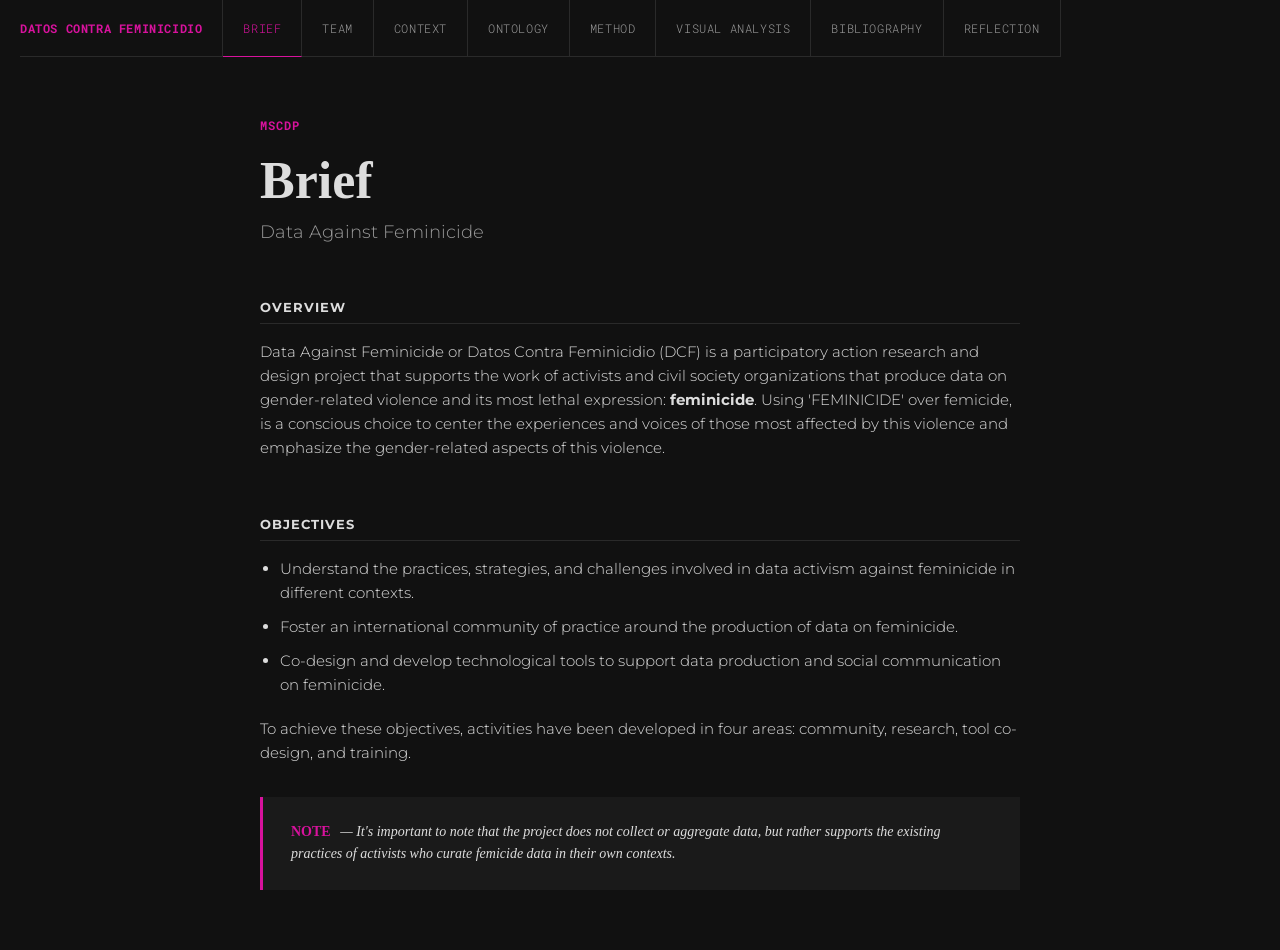
==== commit 1c52d07b: "Whole Overhaul redoing font, adding diagrams, adding reflection page" ====
--- a/index.html
+++ b/index.html
@@ -4,20 +4,22 @@
     <meta charset="UTF-8">             <!-- Sets character encoding for special characters -->
     <meta name="viewport" content="width=device-width, initial-scale=1.0">  <!-- Makes layout responsive on mobile -->
     <title>Data Against Feminicide — Brief</title>  <!-- Title shown in the browser tab -->
-    <link href="https://fonts.googleapis.com/css2?family=Roboto:wght@300;400;700&family=Roboto+Mono:wght@400;700&display=swap" rel="stylesheet">  <!-- Load Google Fonts (Roboto + Roboto Mono) -->
+    <link href="https://fonts.googleapis.com/css2?family=Montserrat:wght@300;400;700&family=Roboto+Mono:wght@400;700&display=swap" rel="stylesheet">  <!-- Load Google Fonts (Montserrat + Roboto Mono) -->
     <link rel="stylesheet" href="style.css">  <!-- Link to our CSS file for styling -->
 </head>
 <body>
     <!-- Header -->
     <header>
         <div class="left">Datos Contra Feminicidio</div>  <!-- Left side of header with institution name -->
-        <nav class="right">                      <!-- Right side navigation between the site's 4 pages -->
+        <nav class="right">                      <!-- Right side navigation between the site's pages -->
             <a href="index.html" class="active" aria-current="page">Brief</a>  <!-- class="active" highlights this tab; aria-current tells screen readers it's the current page -->
+            <a href="team.html">Team</a>
             <a href="context.html">Context</a>
+            <a href="ontology.html">Ontology</a>
+            <a href="method.html">Method</a>
+            <a href="visual-analysis.html">Visual Analysis</a>
             <a href="bibliography.html">Bibliography</a>
-            <a href="team.html">Team</a>
-            <a href="ontology.html">Ontology</a>
-            <a href="visual-analysis.html">Analysis</a>
+            <a href="reflection.html">Reflection</a>
         </nav>
     </header>
 
--- a/style.css
+++ b/style.css
@@ -1,11 +1,11 @@
-@import url('https://fonts.googleapis.com/css2?family=Roboto:wght@300;400;700&family=Roboto+Mono:wght@400;700&display=swap');  /* Import Google Fonts */
+@import url('https://fonts.googleapis.com/css2?family=Montserrat:wght@300;400;700&family=Roboto+Mono:wght@400;700&display=swap');  /* Import Google Fonts */
 
 * {                                  /* Target every element on the page */
   box-sizing: border-box;             /* Include padding/border in an element's width instead of adding to it */
 }
 
 body {                              /* Target the entire page body */
-  font-family: 'Roboto', sans-serif;  /* Set the font to Roboto, with sans-serif as backup */
+  font-family: 'Montserrat', sans-serif;  /* Set the font to Montserrat, with sans-serif as backup */
   font-weight: 300;                   /* Set default text thickness to light */
   background-color: #111;             /* Set background color to near-black */
   color: #ddd;                         /* Set default text color to soft white */
@@ -224,6 +224,27 @@
   color: #555;                        /* Set text color to dim grey */
 }
 
+.prompt-text {                       /* Target the guiding question under a section title */
+  font-size: 13px;                    /* Set font size to 13 pixels */
+  font-style: italic;                 /* Italicize the text */
+  color: #999;                        /* Set text color to muted grey */
+  margin: -8px 0 16px 0;              /* Pull up under the section title, add space below */
+  line-height: 1.5;                   /* Add breathing room between lines */
+}
+
+.reference-points {                  /* Target the list of factual anchors under a prompt */
+  margin: 0 0 20px 0;                 /* Add space below only */
+  padding-left: 20px;                 /* Keep default bullet indent */
+  font-size: 13px;                    /* Set font size to 13 pixels */
+  font-weight: 300;                   /* Make the text light */
+  color: #999;                        /* Set text color to muted grey */
+  line-height: 1.6;                   /* Add breathing room between lines */
+}
+
+.reference-points li {               /* Target each reference point */
+  margin-bottom: 6px;                 /* Add space below each item */
+}
+
 /* Callout box */
 
 .callout {                           /* Target a highlighted callout box, e.g. a "Note" */
@@ -308,6 +329,12 @@
   margin: 0;                          /* Remove the default figure margin */
 }
 
+.palette-figure-stack {              /* Target a column that stacks two figures on top of each other */
+  display: flex;                      /* Lay the figures out in a column */
+  flex-direction: column;             /* Stack them top to bottom */
+  gap: 24px;                          /* Add space between the stacked figures */
+}
+
 .palette-figure img {                /* Target the reference image itself */
   display: block;                     /* Remove the small gap browsers add under inline images */
   width: 100%;                        /* Fill the figure's width */
